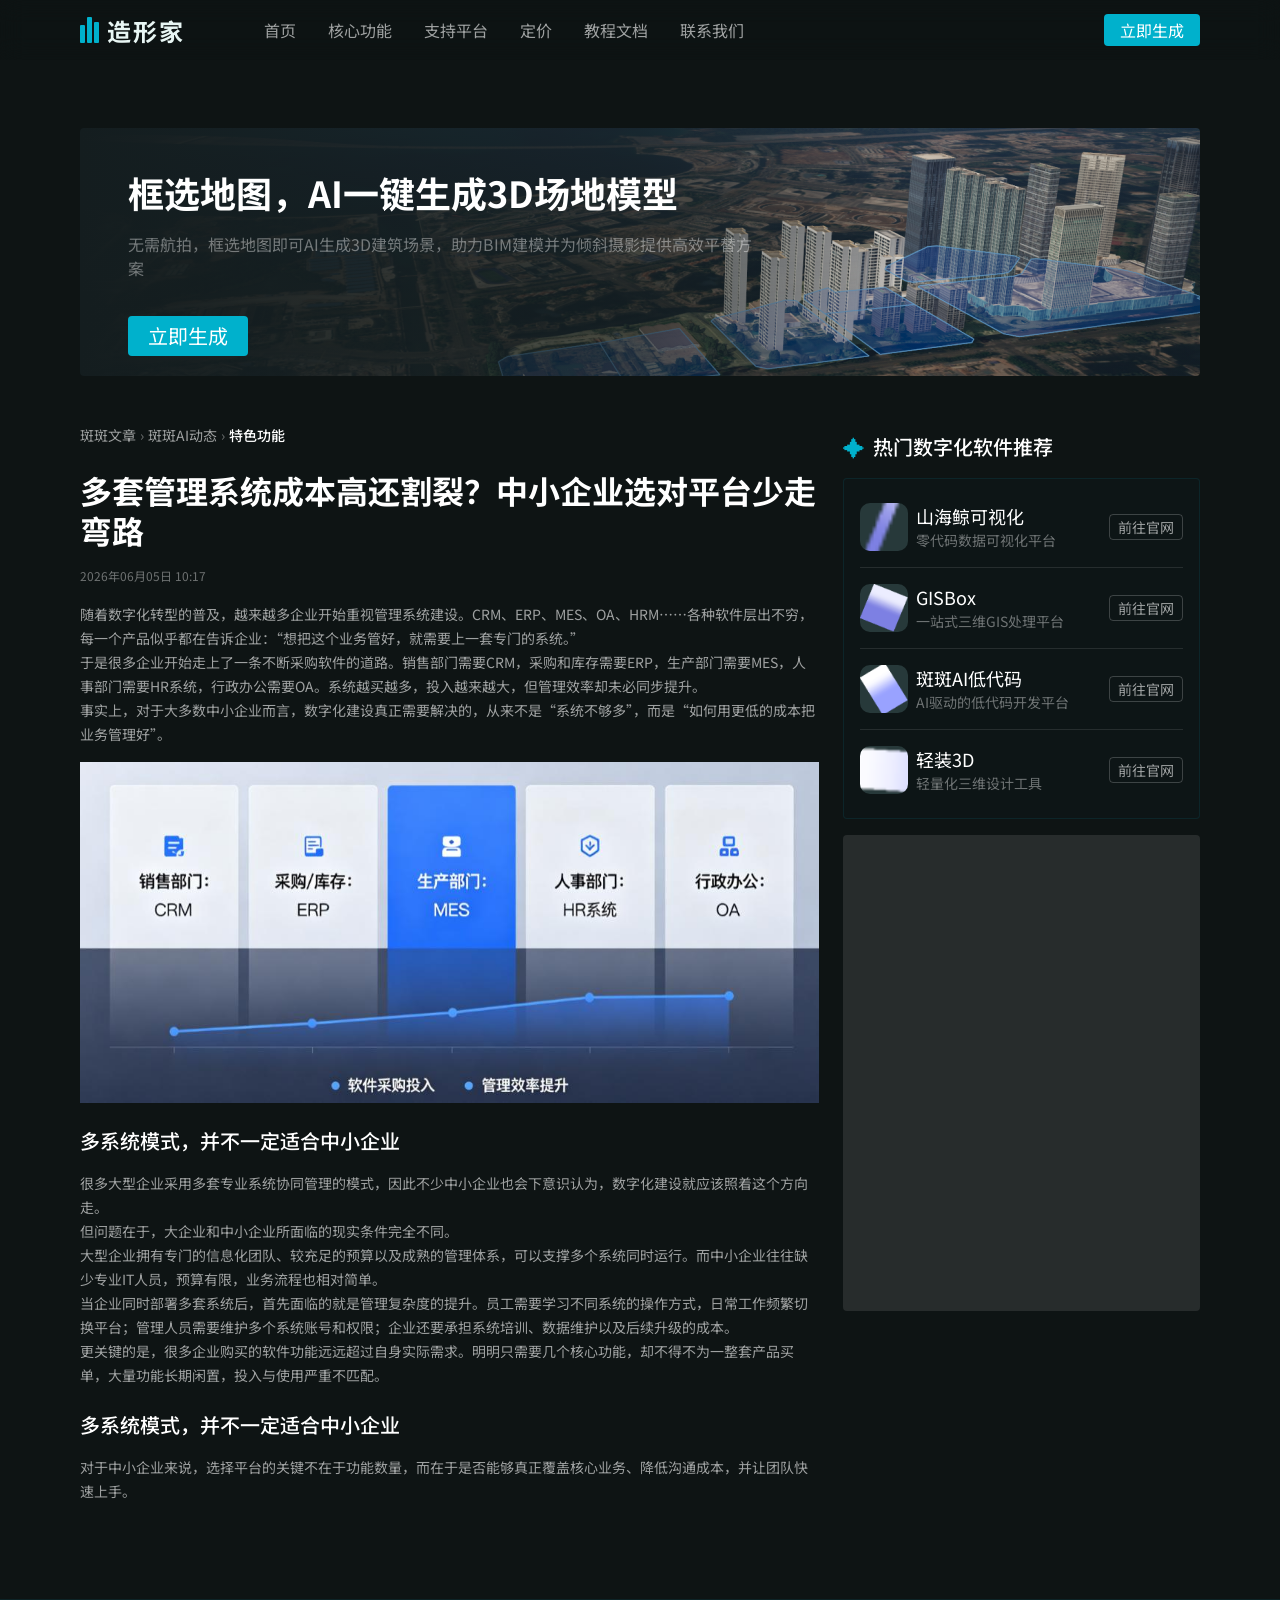
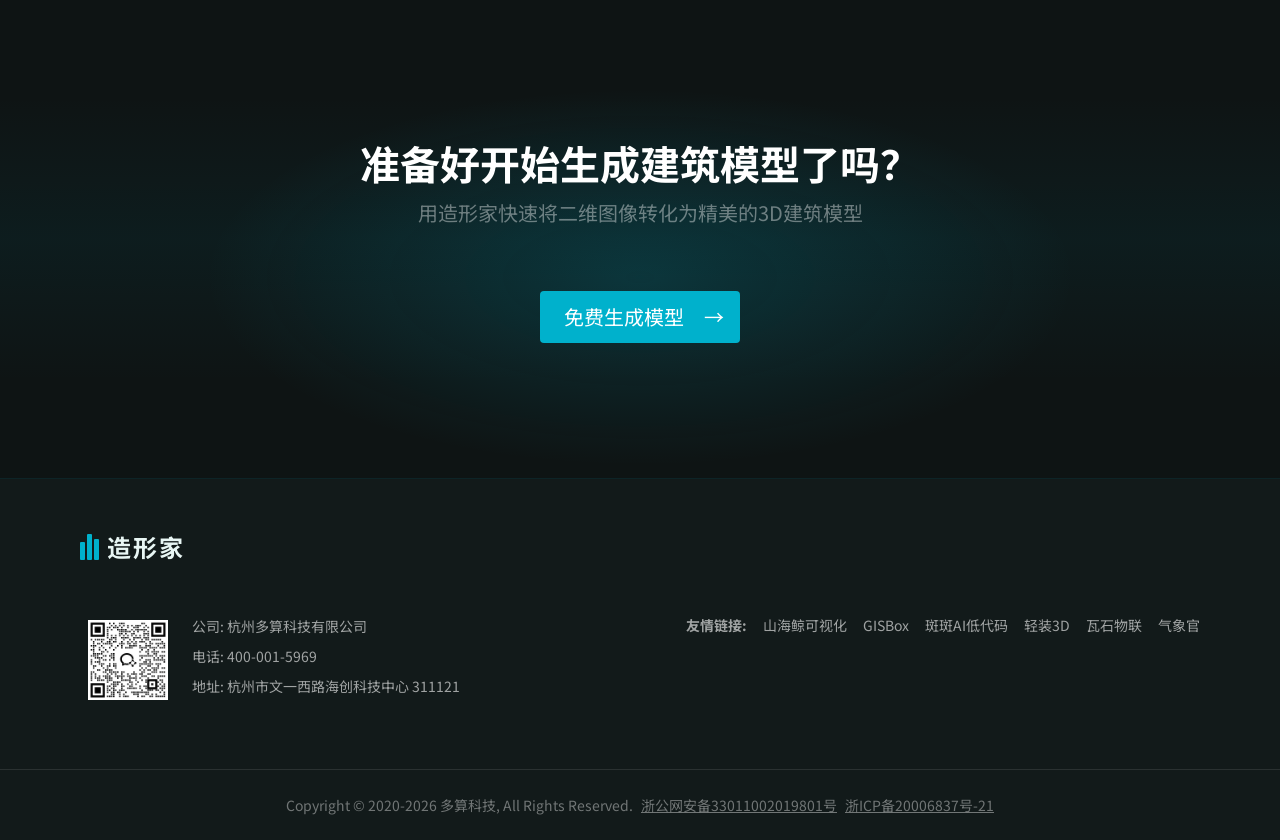
==== article.html @ 628cf560 "新增教程详情页面还原" ====
<!doctype html>
<html lang="zh-CN">
<head>
<meta charset="UTF-8"><meta name="viewport" content="width=device-width,initial-scale=1"><title>特色功能 | 斑斑AI动态</title>
<link rel="preconnect" href="https://fonts.googleapis.com"><link rel="preconnect" href="https://fonts.gstatic.com" crossorigin><link href="https://fonts.googleapis.com/css2?family=Noto+Sans+SC:wght@400;500;700&display=swap" rel="stylesheet">
<style>
:root{--bg:#0e1414;--card:#141d1f;--cyan:#00b1cc;--white:#fff;--muted:rgba(255,255,255,.4);--soft:rgba(255,255,255,.6);--line:rgba(0,177,204,.1)}*{box-sizing:border-box}body{margin:0;background:var(--bg);color:var(--white);font-family:'Noto Sans SC','Microsoft YaHei',sans-serif}a{color:inherit;text-decoration:none}button{font:inherit;border:0}.nav{height:60px;position:absolute;z-index:5;top:0;left:0;right:0;background:rgba(0,0,0,.01);backdrop-filter:blur(12px)}.nav-inner,.page-inner{max-width:1440px;width:100%;margin:auto}.nav-inner{height:60px;padding:0 80px;display:flex;align-items:center;justify-content:space-between}.logo{width:120px;height:40px;display:flex;align-items:center;color:#e8f6f4;font-size:24px;font-weight:700;letter-spacing:2px}.logo-mark{display:inline-flex;gap:2px;margin-right:8px;align-items:flex-end}.logo-mark i{display:block;width:5px;background:var(--cyan);border-radius:1px}.logo-mark i:nth-child(1){height:18px}.logo-mark i:nth-child(2){height:26px}.logo-mark i:nth-child(3){height:21px}.nav-left{display:flex;align-items:center;gap:48px}.links{display:flex;height:60px}.links a{padding:0 16px;display:flex;align-items:center;color:var(--soft);font-size:16px;line-height:24px}.links a:hover{color:#fff}.nav-cta,.hero-cta,.cta-button{background:var(--cyan);color:#fff;border-radius:4px}.nav-cta{padding:4px 16px;font-size:16px;line-height:24px}.main-section{background:var(--bg)}.page-inner{padding:128px 80px 96px;display:flex;flex-direction:column;gap:48px}.hero{height:248px;position:relative;overflow:hidden;border-radius:4px;background:var(--card);background-image:linear-gradient(90deg,#141d1f 0%,rgba(20,29,31,.6) 50%,rgba(20,29,31,0) 75%,rgba(20,29,31,.2) 100%),url('https://www.figma.com/api/mcp/asset/4b58a954-0ddf-4350-a385-69b415e8e9a7.png');background-size:cover;background-position:center}.hero-content{position:absolute;left:48px;top:40px;width:639px;display:flex;flex-direction:column;gap:36px}.hero h1{margin:0;font-size:36px;line-height:48px}.hero p{margin:16px 0 0;color:var(--muted);font-size:16px;line-height:24px}.hero-cta{align-self:flex-start;padding:6px 20px;font-size:20px;line-height:28px}.columns{display:grid;grid-template-columns:minmax(0,1fr) 357px;gap:24px;align-items:start}.article{min-width:0}.crumb{display:flex;gap:4px;align-items:center;color:var(--soft);font-size:14px;line-height:22px;margin-bottom:24px}.crumb span:last-child{color:#fff;font-weight:500}.crumb b{font-weight:400;color:var(--muted)}.article h2{font-size:32px;line-height:40px;margin:0 0 16px}.date{color:var(--muted);font-size:12px;line-height:20px;margin-bottom:16px}.article-body{color:var(--soft);font-size:14px;line-height:24px}.article-body p{margin:0 0 0}.article-body h3{font-size:20px;line-height:28px;color:#fff;font-weight:500;margin:24px 0 16px}.article-body img{display:block;width:100%;aspect-ratio:996/459;object-fit:cover;margin:16px 0}.side{padding-top:8px;display:flex;flex-direction:column;gap:16px}.side-title{display:flex;gap:8px;align-items:center;font-size:20px;line-height:30px;font-weight:500}.spark{color:var(--cyan);font-size:22px}.recommend{padding:24px 16px;border:1px solid var(--line);border-radius:4px;background:rgba(0,177,204,.01);display:flex;flex-direction:column;gap:16px}.software{display:flex;align-items:center;justify-content:space-between;gap:10px;padding-bottom:16px;border-bottom:1px solid rgba(255,255,255,.1)}.software:last-child{padding-bottom:0;border-bottom:0}.software-info{display:flex;align-items:center;gap:8px;min-width:0}.software-icon{width:48px;height:48px;border-radius:10px;object-fit:cover;background:#27393a;flex:none}.software-name{font-size:18px;line-height:27px;white-space:nowrap}.software-desc{color:var(--muted);font-size:14px;line-height:21px;white-space:nowrap}.site-button{padding:2px 8px;border:1px solid rgba(255,255,255,.2);border-radius:4px;color:var(--soft);font-size:14px;line-height:20px;white-space:nowrap;background:transparent}.ad{width:100%;aspect-ratio:3/4;border-radius:4px;background:#fff;opacity:.1}.cta{position:relative;overflow:hidden;border-top:1px solid var(--line);border-bottom:1px solid var(--line);min-height:480px;display:flex;align-items:center;justify-content:center;text-align:center;background:radial-gradient(ellipse at 50% 58%,rgba(0,177,204,.18),transparent 48%),#0e1414}.cta::before{content:'';position:absolute;inset:0;background:linear-gradient(180deg,transparent 20%,rgba(0,177,204,.08),transparent 80%);opacity:.7}.cta-inner{position:relative;display:flex;flex-direction:column;align-items:center;gap:64px}.cta h2{font-size:40px;line-height:56px;margin:0}.cta p{font-size:20px;line-height:28px;color:var(--muted);margin:8px 0 0}.cta-button{padding:12px 16px 12px 24px;font-size:20px;line-height:28px}.footer{background:#121a1a}.footer-inner{padding:48px 80px 64px}.footer-row{display:flex;align-items:flex-start;justify-content:space-between;margin-top:48px}.company{display:flex;gap:24px;align-items:center;padding:0 8px}.qr{width:80px;height:80px;object-fit:cover}.company p{margin:0 0 8px;color:var(--soft);font-size:14px;line-height:22px}.friend{display:flex;gap:16px;align-items:center;color:var(--soft);font-size:14px}.copyright{padding:24px;text-align:center;border-top:1px solid rgba(255,255,255,.1);color:var(--muted);font-size:14px;line-height:22px}.copyright a{text-decoration:underline;margin-left:8px}.mobile-menu{display:none}@media(max-width:900px){.nav-inner,.page-inner,.footer-inner{padding-left:20px;padding-right:20px}.links{display:none}.nav-left{gap:0}.mobile-menu{display:block;color:#fff;background:none;font-size:22px}.hero-content{left:28px;width:calc(100% - 56px)}.hero h1{font-size:28px;line-height:38px}.hero p{font-size:14px}.columns{grid-template-columns:1fr}.side{padding-top:0}.cta h2{font-size:30px;line-height:44px}.cta p{font-size:16px}.footer-row{display:block}.friend{margin-top:32px;flex-wrap:wrap}.page-inner{padding-top:96px}}@media(max-width:520px){.hero{height:300px}.hero-content{top:28px;left:20px;width:calc(100% - 40px)}.hero h1{font-size:24px;line-height:34px}.hero-cta{font-size:16px}.article h2{font-size:25px;line-height:34px}.cta{min-height:400px}.cta-inner{gap:42px}.cta h2{font-size:24px;line-height:36px}.cta p{font-size:14px}.friend{gap:10px;font-size:12px}.copyright{font-size:11px}}
</style>
</head>
<body>
<nav class="nav"><div class="nav-inner"><div class="nav-left"><a class="logo" href="#"><span class="logo-mark"><i></i><i></i><i></i></span>造形家</a><div class="links"><a href="#">首页</a><a href="#">核心功能</a><a href="#">支持平台</a><a href="#">定价</a><a href="#">教程文档</a><a href="#">联系我们</a></div></div><a class="nav-cta" href="#cta">立即生成</a><button class="mobile-menu" type="button" aria-label="打开菜单">☰</button></div></nav>
<main class="main-section"><div class="page-inner">
<section class="hero"><div class="hero-content"><div><h1>框选地图，AI一键生成3D场地模型</h1><p>无需航拍，框选地图即可AI生成3D建筑场景，助力BIM建模并为倾斜摄影提供高效平替方案</p></div><a class="hero-cta" href="#cta">立即生成</a></div></section>
<div class="columns"><article class="article"><div class="crumb"><span>斑斑文章</span><b>›</b><span>斑斑AI动态</span><b>›</b><span>特色功能</span></div><h2>多套管理系统成本高还割裂？中小企业选对平台少走弯路</h2><div class="date">2026年06月05日 10:17</div><div class="article-body"><p>随着数字化转型的普及，越来越多企业开始重视管理系统建设。CRM、ERP、MES、OA、HRM……各种软件层出不穷，每一个产品似乎都在告诉企业：“想把这个业务管好，就需要上一套专门的系统。”</p><p>于是很多企业开始走上了一条不断采购软件的道路。销售部门需要CRM，采购和库存需要ERP，生产部门需要MES，人事部门需要HR系统，行政办公需要OA。系统越买越多，投入越来越大，但管理效率却未必同步提升。</p><p>事实上，对于大多数中小企业而言，数字化建设真正需要解决的，从来不是“系统不够多”，而是“如何用更低的成本把业务管理好”。</p><img src="https://www.figma.com/api/mcp/asset/6b93b4a3-dade-4468-925c-f53dcbd1647a.png" alt="多系统管理示意图"><h3>多系统模式，并不一定适合中小企业</h3><p>很多大型企业采用多套专业系统协同管理的模式，因此不少中小企业也会下意识认为，数字化建设就应该照着这个方向走。</p><p>但问题在于，大企业和中小企业所面临的现实条件完全不同。</p><p>大型企业拥有专门的信息化团队、较充足的预算以及成熟的管理体系，可以支撑多个系统同时运行。而中小企业往往缺少专业IT人员，预算有限，业务流程也相对简单。</p><p>当企业同时部署多套系统后，首先面临的就是管理复杂度的提升。员工需要学习不同系统的操作方式，日常工作频繁切换平台；管理人员需要维护多个系统账号和权限；企业还要承担系统培训、数据维护以及后续升级的成本。</p><p>更关键的是，很多企业购买的软件功能远远超过自身实际需求。明明只需要几个核心功能，却不得不为一整套产品买单，大量功能长期闲置，投入与使用严重不匹配。</p><h3>多系统模式，并不一定适合中小企业</h3><p>对于中小企业来说，选择平台的关键不在于功能数量，而在于是否能够真正覆盖核心业务、降低沟通成本，并让团队快速上手。</p></div></article>
<aside class="side"><div class="side-title"><span class="spark">✦</span>热门数字化软件推荐</div><div class="recommend"><div class="software"><div class="software-info"><img class="software-icon" src="https://www.figma.com/api/mcp/asset/32448b40-8047-4753-9e03-fd4c04cef7fc.png" alt=""><div><div class="software-name">山海鲸可视化</div><div class="software-desc">零代码数据可视化平台</div></div></div><a class="site-button" href="#">前往官网</a></div><div class="software"><div class="software-info"><img class="software-icon" src="https://www.figma.com/api/mcp/asset/253a2f5c-677a-4671-849d-14102bca1c1e.png" alt=""><div><div class="software-name">GISBox</div><div class="software-desc">一站式三维GIS处理平台</div></div></div><a class="site-button" href="#">前往官网</a></div><div class="software"><div class="software-info"><img class="software-icon" src="https://www.figma.com/api/mcp/asset/f3270cb3-fe8c-4b1b-8a11-b5b2a598249d.png" alt=""><div><div class="software-name">斑斑AI低代码</div><div class="software-desc">AI驱动的低代码开发平台</div></div></div><a class="site-button" href="#">前往官网</a></div><div class="software"><div class="software-info"><img class="software-icon" src="https://www.figma.com/api/mcp/asset/ab47d787-b9f7-484f-887b-afe205ea3239.png" alt=""><div><div class="software-name">轻装3D</div><div class="software-desc">轻量化三维设计工具</div></div></div><a class="site-button" href="#">前往官网</a></div></div><div class="ad"></div></aside></div>
</div></main>
<section class="cta" id="cta"><div class="cta-inner"><div><h2>准备好开始生成建筑模型了吗？</h2><p>用造形家快速将二维图像转化为精美的3D建筑模型</p></div><a class="cta-button" href="#">免费生成模型　→</a></div></section>
<footer class="footer"><div class="footer-inner"><a class="logo" href="#"><span class="logo-mark"><i></i><i></i><i></i></span>造形家</a><div class="footer-row"><div class="company"><img class="qr" src="https://www.figma.com/api/mcp/asset/f8fc3d4d-9fc4-464e-a4f5-c4f5c9809f23.png" alt="二维码"><div><p>公司: 杭州多算科技有限公司</p><p>电话: 400-001-5969</p><p>地址: 杭州市文一西路海创科技中心 311121</p></div></div><div class="friend"><b>友情链接:</b><span>山海鲸可视化</span><span>GISBox</span><span>斑斑AI低代码</span><span>轻装3D</span><span>瓦石物联</span><span>气象官</span></div></div></div><div class="copyright">Copyright © 2020-2026 多算科技, All Rights Reserved.<a href="#">浙公网安备33011002019801号</a><a href="#">浙ICP备20006837号-21</a></div></footer>
<script>
  const localAssets = {
    '4b58a954-0ddf-4350-a385-69b415e8e9a7.png':'assets/article/hero.png',
    '6b93b4a3-dade-4468-925c-f53dcbd1647a.png':'assets/article/article.png',
    '32448b40-8047-4753-9e03-fd4c04cef7fc.png':'assets/article/software-1.png',
    '253a2f5c-677a-4671-849d-14102bca1c1e.png':'assets/article/software-2.png',
    'f3270cb3-fe8c-4b1b-8a11-b5b2a598249d.png':'assets/article/software-3.png',
    'ab47d787-b9f7-484f-887b-afe205ea3239.png':'assets/article/software-4.png',
    'f8fc3d4d-9fc4-464e-a4f5-c4f5c9809f23.png':'assets/article/qrcode.png'
  };
  document.querySelectorAll('img[src]').forEach((image) => {
    const key = image.src.split('/').pop();
    if (localAssets[key]) image.src = localAssets[key];
  });
  const hero = document.querySelector('.hero');
  if (hero) hero.style.backgroundImage = "linear-gradient(90deg,#141d1f 0%,rgba(20,29,31,.6) 50%,rgba(20,29,31,0) 75%,rgba(20,29,31,.2) 100%),url('assets/article/hero.png')";
</script>
</body></html>
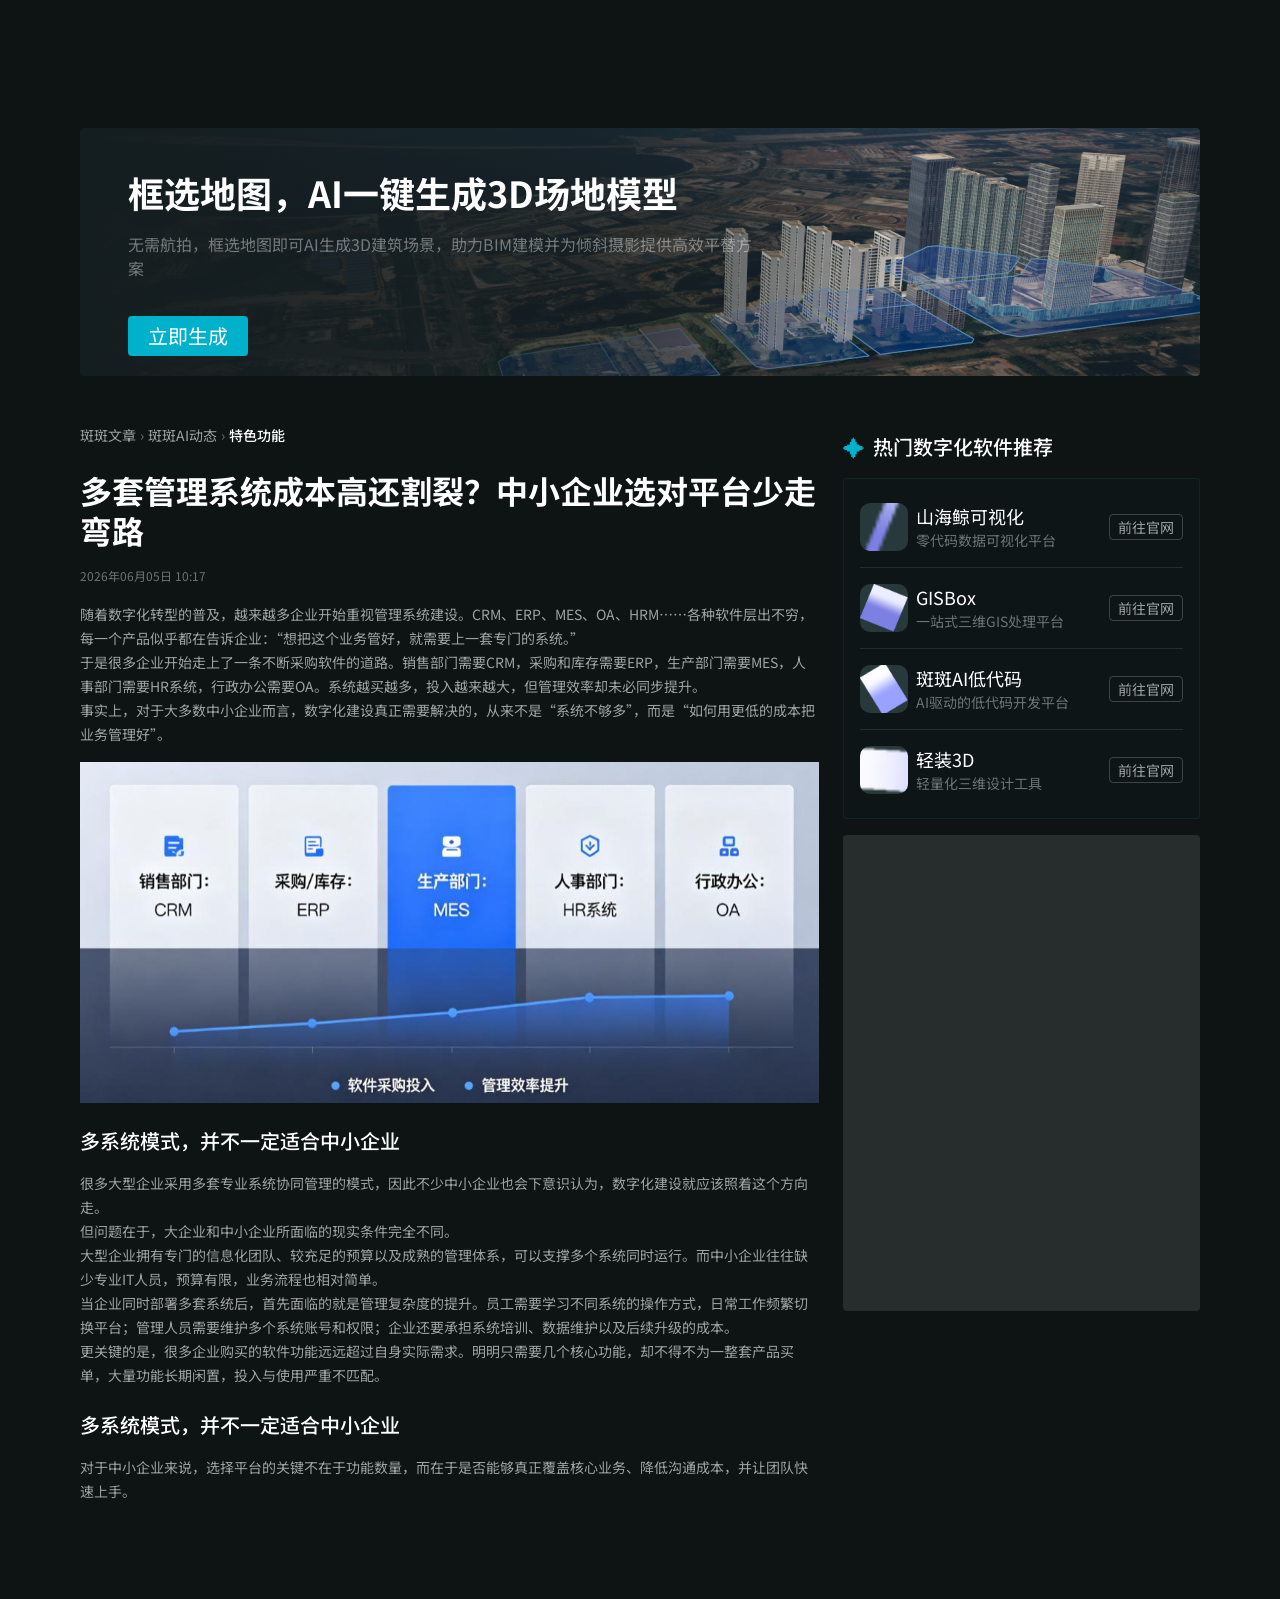
==== commit 24943407: "精简教程页面仅保留主体区块" ====
--- a/article.html
+++ b/article.html
@@ -8,14 +8,11 @@
 </style>
 </head>
 <body>
-<nav class="nav"><div class="nav-inner"><div class="nav-left"><a class="logo" href="#"><span class="logo-mark"><i></i><i></i><i></i></span>造形家</a><div class="links"><a href="#">首页</a><a href="#">核心功能</a><a href="#">支持平台</a><a href="#">定价</a><a href="#">教程文档</a><a href="#">联系我们</a></div></div><a class="nav-cta" href="#cta">立即生成</a><button class="mobile-menu" type="button" aria-label="打开菜单">☰</button></div></nav>
 <main class="main-section"><div class="page-inner">
 <section class="hero"><div class="hero-content"><div><h1>框选地图，AI一键生成3D场地模型</h1><p>无需航拍，框选地图即可AI生成3D建筑场景，助力BIM建模并为倾斜摄影提供高效平替方案</p></div><a class="hero-cta" href="#cta">立即生成</a></div></section>
 <div class="columns"><article class="article"><div class="crumb"><span>斑斑文章</span><b>›</b><span>斑斑AI动态</span><b>›</b><span>特色功能</span></div><h2>多套管理系统成本高还割裂？中小企业选对平台少走弯路</h2><div class="date">2026年06月05日 10:17</div><div class="article-body"><p>随着数字化转型的普及，越来越多企业开始重视管理系统建设。CRM、ERP、MES、OA、HRM……各种软件层出不穷，每一个产品似乎都在告诉企业：“想把这个业务管好，就需要上一套专门的系统。”</p><p>于是很多企业开始走上了一条不断采购软件的道路。销售部门需要CRM，采购和库存需要ERP，生产部门需要MES，人事部门需要HR系统，行政办公需要OA。系统越买越多，投入越来越大，但管理效率却未必同步提升。</p><p>事实上，对于大多数中小企业而言，数字化建设真正需要解决的，从来不是“系统不够多”，而是“如何用更低的成本把业务管理好”。</p><img src="https://www.figma.com/api/mcp/asset/6b93b4a3-dade-4468-925c-f53dcbd1647a.png" alt="多系统管理示意图"><h3>多系统模式，并不一定适合中小企业</h3><p>很多大型企业采用多套专业系统协同管理的模式，因此不少中小企业也会下意识认为，数字化建设就应该照着这个方向走。</p><p>但问题在于，大企业和中小企业所面临的现实条件完全不同。</p><p>大型企业拥有专门的信息化团队、较充足的预算以及成熟的管理体系，可以支撑多个系统同时运行。而中小企业往往缺少专业IT人员，预算有限，业务流程也相对简单。</p><p>当企业同时部署多套系统后，首先面临的就是管理复杂度的提升。员工需要学习不同系统的操作方式，日常工作频繁切换平台；管理人员需要维护多个系统账号和权限；企业还要承担系统培训、数据维护以及后续升级的成本。</p><p>更关键的是，很多企业购买的软件功能远远超过自身实际需求。明明只需要几个核心功能，却不得不为一整套产品买单，大量功能长期闲置，投入与使用严重不匹配。</p><h3>多系统模式，并不一定适合中小企业</h3><p>对于中小企业来说，选择平台的关键不在于功能数量，而在于是否能够真正覆盖核心业务、降低沟通成本，并让团队快速上手。</p></div></article>
 <aside class="side"><div class="side-title"><span class="spark">✦</span>热门数字化软件推荐</div><div class="recommend"><div class="software"><div class="software-info"><img class="software-icon" src="https://www.figma.com/api/mcp/asset/32448b40-8047-4753-9e03-fd4c04cef7fc.png" alt=""><div><div class="software-name">山海鲸可视化</div><div class="software-desc">零代码数据可视化平台</div></div></div><a class="site-button" href="#">前往官网</a></div><div class="software"><div class="software-info"><img class="software-icon" src="https://www.figma.com/api/mcp/asset/253a2f5c-677a-4671-849d-14102bca1c1e.png" alt=""><div><div class="software-name">GISBox</div><div class="software-desc">一站式三维GIS处理平台</div></div></div><a class="site-button" href="#">前往官网</a></div><div class="software"><div class="software-info"><img class="software-icon" src="https://www.figma.com/api/mcp/asset/f3270cb3-fe8c-4b1b-8a11-b5b2a598249d.png" alt=""><div><div class="software-name">斑斑AI低代码</div><div class="software-desc">AI驱动的低代码开发平台</div></div></div><a class="site-button" href="#">前往官网</a></div><div class="software"><div class="software-info"><img class="software-icon" src="https://www.figma.com/api/mcp/asset/ab47d787-b9f7-484f-887b-afe205ea3239.png" alt=""><div><div class="software-name">轻装3D</div><div class="software-desc">轻量化三维设计工具</div></div></div><a class="site-button" href="#">前往官网</a></div></div><div class="ad"></div></aside></div>
 </div></main>
-<section class="cta" id="cta"><div class="cta-inner"><div><h2>准备好开始生成建筑模型了吗？</h2><p>用造形家快速将二维图像转化为精美的3D建筑模型</p></div><a class="cta-button" href="#">免费生成模型　→</a></div></section>
-<footer class="footer"><div class="footer-inner"><a class="logo" href="#"><span class="logo-mark"><i></i><i></i><i></i></span>造形家</a><div class="footer-row"><div class="company"><img class="qr" src="https://www.figma.com/api/mcp/asset/f8fc3d4d-9fc4-464e-a4f5-c4f5c9809f23.png" alt="二维码"><div><p>公司: 杭州多算科技有限公司</p><p>电话: 400-001-5969</p><p>地址: 杭州市文一西路海创科技中心 311121</p></div></div><div class="friend"><b>友情链接:</b><span>山海鲸可视化</span><span>GISBox</span><span>斑斑AI低代码</span><span>轻装3D</span><span>瓦石物联</span><span>气象官</span></div></div></div><div class="copyright">Copyright © 2020-2026 多算科技, All Rights Reserved.<a href="#">浙公网安备33011002019801号</a><a href="#">浙ICP备20006837号-21</a></div></footer>
 <script>
   const localAssets = {
     '4b58a954-0ddf-4350-a385-69b415e8e9a7.png':'assets/article/hero.png',
